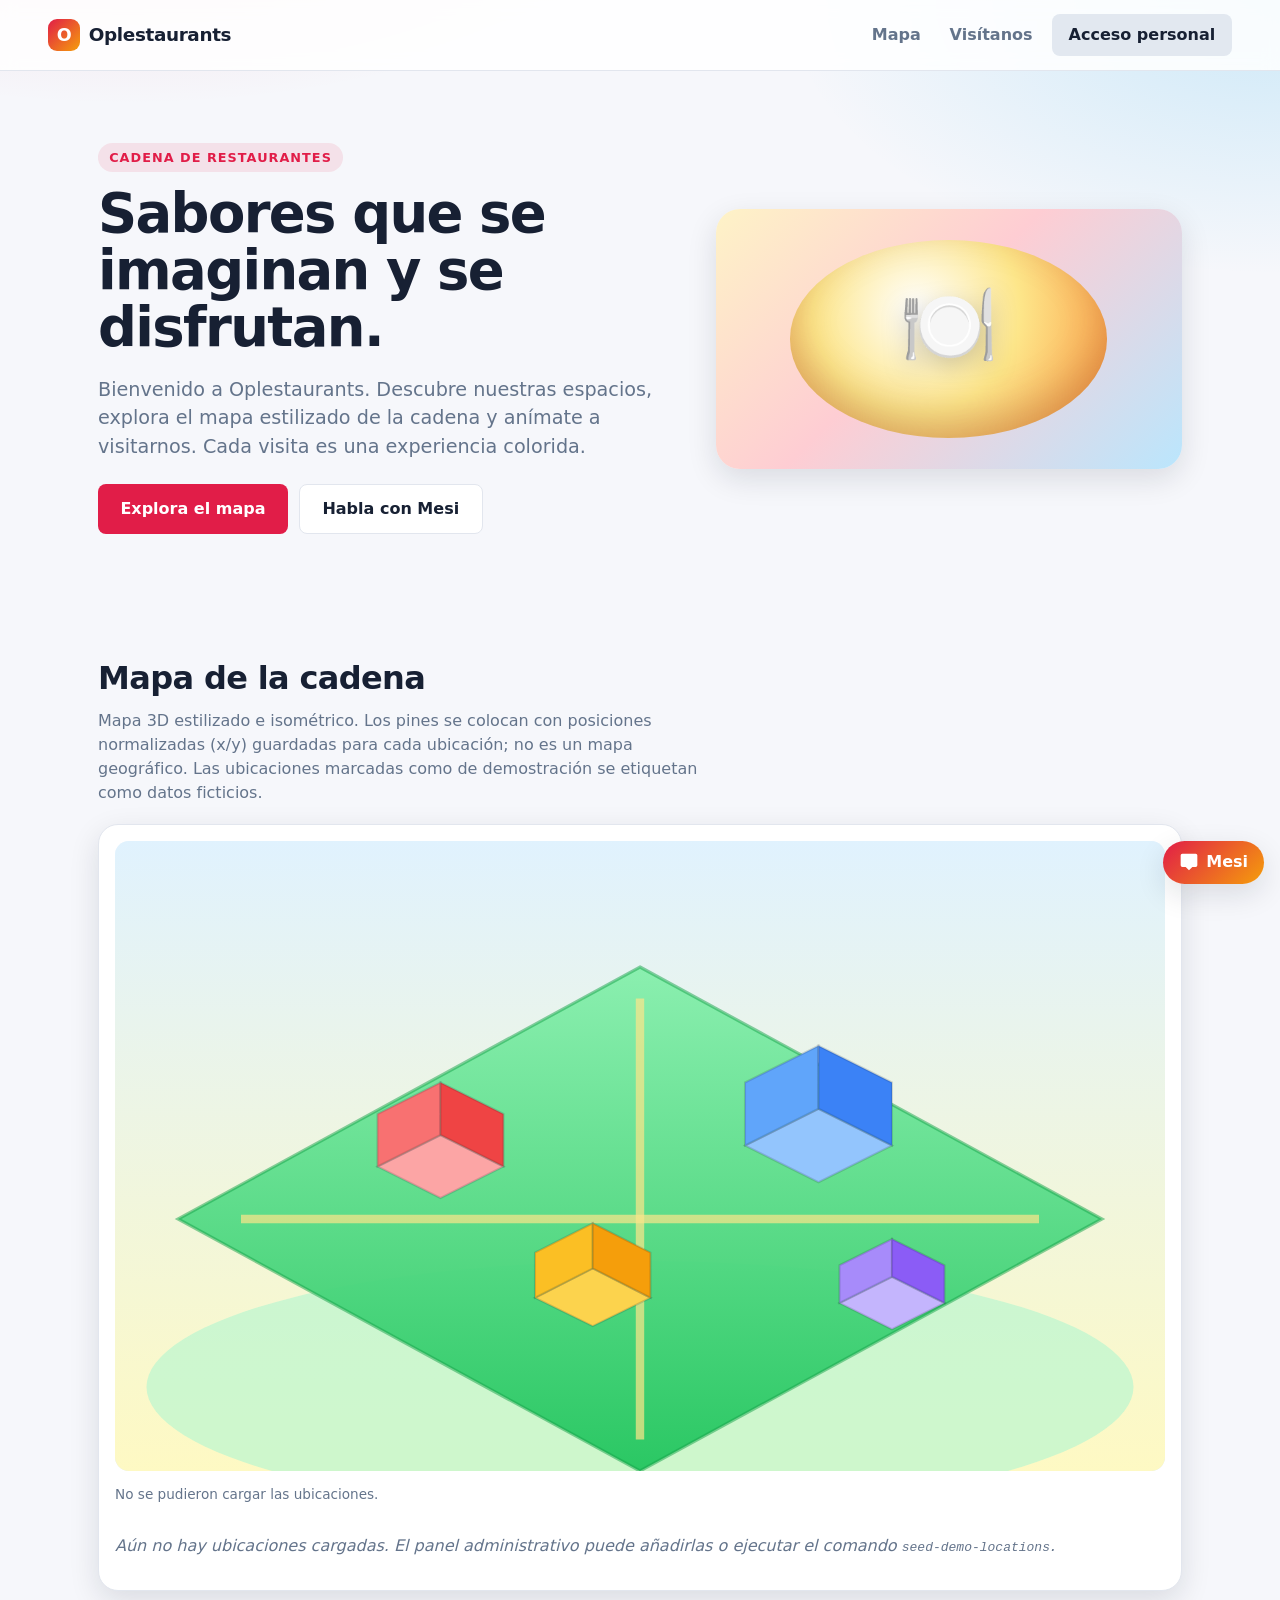
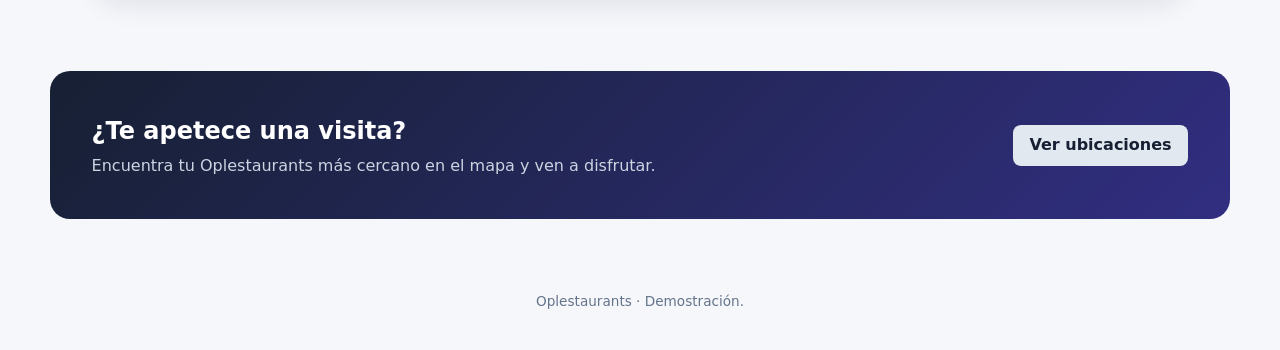
==== static/index.html @ 887c7e87 "Add Oplestaurants MVP and GHCR workflow" ====
<!DOCTYPE html>
<html lang="es">
<head>
  <meta charset="utf-8">
  <meta name="viewport" content="width=device-width, initial-scale=1">
  <title>Oplestaurants · Sabor que se imagina</title>
  <meta name="description" content="Oplestaurants: una cadena de restaurantes colorida y cercana. Mapa interactivo estilizado con las ubicaciones de la cadena; las de demostración se marcan como ficticias.">
  <link rel="stylesheet" href="/static/css/style.css">
  <link rel="stylesheet" href="/static/css/landing.css">
</head>
<body class="landing">
  <a class="visually-hidden" href="#mapa">Saltar al mapa</a>

  <nav class="landing-nav" aria-label="Principal">
    <span class="brand"><span class="brand-mark" aria-hidden="true">O</span> Oplestaurants</span>
    <div class="nav-links">
      <a class="nav-link" href="#mapa">Mapa</a>
      <a class="nav-link" href="#visitanos">Visítanos</a>
      <a class="button secondary" href="/login">Acceso personal</a>
    </div>
  </nav>

  <header class="hero">
    <div>
      <span class="hero-eyebrow">Cadena de restaurantes</span>
      <h1>Sabores que se<br>imaginan y se disfrutan.</h1>
      <p class="lead">
        Bienvenido a Oplestaurants. Descubre nuestras espacios, explora el mapa
        estilizado de la cadena y anímate a visitarnos. Cada visita es una
        experiencia colorida.
      </p>
      <div class="hero-actions">
        <a class="button" href="#mapa">Explora el mapa</a>
        <button type="button" class="button ghost" id="hero-chat-open">Habla con Mesi</button>
      </div>
    </div>
    <div class="hero-art" role="img" aria-label="Ilustración decorativa de un plato servido en Oplestaurants">
      <div class="plate" aria-hidden="true"></div>
      <div class="dish" aria-hidden="true">🍽️</div>
    </div>
  </header>

  <main>
    <section class="section" id="mapa" aria-labelledby="mapa-title">
      <div class="section-head">
        <h2 id="mapa-title">Mapa de la cadena</h2>
        <p>
          Mapa 3D estilizado e isométrico. Los pines se colocan con posiciones
          normalizadas (x/y) guardadas para cada ubicación; no es un mapa
          geográfico. Las ubicaciones marcadas como de demostración se etiquetan
          como datos ficticios.
        </p>
      </div>

      <div class="map-card">
        <div class="map-stage">
          <svg viewBox="0 0 1000 600" role="img" aria-labelledby="map-svg-title map-svg-desc">
            <title id="map-svg-title">Mapa isométrico de Oplestaurants</title>
            <desc id="map-svg-desc">Escena decorativa con edificios y pines que representan las ubicaciones de la cadena.</desc>
            <defs>
              <linearGradient id="sky" x1="0" y1="0" x2="0" y2="1">
                <stop offset="0%" stop-color="#e0f2fe"/>
                <stop offset="100%" stop-color="#fef9c3"/>
              </linearGradient>
              <linearGradient id="grass" x1="0" y1="0" x2="0" y2="1">
                <stop offset="0%" stop-color="#86efac"/>
                <stop offset="100%" stop-color="#22c55e"/>
              </linearGradient>
            </defs>
            <rect width="1000" height="600" fill="url(#sky)"/>
            <ellipse cx="500" cy="520" rx="470" ry="120" fill="#bbf7d0" opacity="0.7"/>
            <polygon points="500,120 940,360 500,600 60,360" fill="url(#grass)" opacity="0.95"/>
            <polygon points="500,120 940,360 500,600 60,360" fill="none" stroke="#16a34a" stroke-width="3" opacity="0.5"/>
            <line x1="120" y1="360" x2="880" y2="360" stroke="#fde68a" stroke-width="8" opacity="0.7"/>
            <line x1="500" y1="150" x2="500" y2="570" stroke="#fde68a" stroke-width="8" opacity="0.7"/>

            <!-- Bloques isométricos decorativos -->
            <g stroke="#0f172a" stroke-width="2" stroke-opacity="0.15">
              <g transform="translate(250,250)">
                <polygon points="0,60 60,30 120,60 60,90" fill="#fca5a5"/>
                <polygon points="0,60 0,10 60,-20 60,30" fill="#f87171"/>
                <polygon points="60,30 60,-20 120,10 120,60" fill="#ef4444"/>
              </g>
              <g transform="translate(600,220)">
                <polygon points="0,70 70,35 140,70 70,105" fill="#93c5fd"/>
                <polygon points="0,70 0,10 70,-25 70,35" fill="#60a5fa"/>
                <polygon points="70,35 70,-25 140,10 140,70" fill="#3b82f6"/>
              </g>
              <g transform="translate(400,380)">
                <polygon points="0,55 55,27 110,55 55,82" fill="#fcd34d"/>
                <polygon points="0,55 0,12 55,-16 55,27" fill="#fbbf24"/>
                <polygon points="55,27 55,-16 110,12 110,55" fill="#f59e0b"/>
              </g>
              <g transform="translate(690,390)">
                <polygon points="0,50 50,25 100,50 50,75" fill="#c4b5fd"/>
                <polygon points="0,50 0,14 50,-11 50,25" fill="#a78bfa"/>
                <polygon points="50,25 50,-11 100,14 100,50" fill="#8b5cf6"/>
              </g>
            </g>

            <g id="map-pins"></g>
          </svg>
        </div>

        <div class="map-legend">
          <span id="map-demo-legend" hidden><span class="badge demo">Datos ficticios de demostración</span></span>
          <span id="map-count" role="status">Cargando ubicaciones…</span>
        </div>

        <ul class="location-list" id="locations-list" aria-label="Listado de ubicaciones"></ul>
        <p class="empty" id="locations-empty" hidden>
          Aún no hay ubicaciones cargadas. El panel administrativo puede añadirlas
          o ejecutar el comando <code>seed-demo-locations</code>.
        </p>

        <p class="demo-note" id="map-demo-note" hidden>
          Las ubicaciones etiquetadas como <strong>datos ficticios de
          demostración</strong> usan nombres y direcciones inventados; no
          corresponden a sucursales reales. Las demás son ubicaciones reales de
          la cadena.
        </p>

        <noscript>
          <p class="demo-note">
            El mapa interactivo necesita JavaScript. Puedes consultar el listado
            de ubicaciones en el panel de administración
            (<a href="/admin">/admin</a>) o mediante el endpoint público
            <code>/api/locations</code>. Las ubicaciones con <code>is_demo: true</code>
            contienen datos ficticios de demostración.
          </p>
        </noscript>
      </div>
    </section>

    <section class="cta-band" id="visitanos" aria-labelledby="cta-title">
      <div>
        <h2 id="cta-title">¿Te apetece una visita?</h2>
        <p>Encuentra tu Oplestaurants más cercano en el mapa y ven a disfrutar.</p>
      </div>
      <a class="button secondary" href="#mapa">Ver ubicaciones</a>
    </section>
  </main>

  <footer class="landing-footer">
    <p>Oplestaurants · Demostración.</p>
  </footer>

  <!-- Widget de chat: Mesi (público) / Nbapeh (con sesión). -->
  <div class="chat-widget">
    <section id="chat-panel" class="chat-panel" role="dialog" aria-modal="false"
             aria-labelledby="chat-title" hidden>
      <header class="chat-header">
        <div class="chat-heading">
          <h2 id="chat-title">Mesi</h2>
          <p class="chat-subtitle" id="chat-subtitle">Asistente de Oplestaurants</p>
        </div>
        <button type="button" id="chat-close" class="chat-close" aria-label="Cerrar asistente">
          <svg viewBox="0 0 24 24" width="16" height="16" aria-hidden="true" focusable="false">
            <path fill="currentColor" d="M18.3 5.71 12 12.01l-6.3-6.3-1.41 1.41 6.3 6.3-6.3 6.3 1.41 1.41 6.3-6.3 6.3 6.3 1.41-1.41-6.3-6.3 6.3-6.3z"/>
          </svg>
        </button>
      </header>
      <div class="chat-messages" id="chat-messages" role="log" aria-live="polite" aria-label="Conversación">
        <p class="chat-placeholder">Escríbeme y te cuento sobre Oplestaurants.</p>
      </div>
      <form class="chat-form" id="chat-form">
        <label class="visually-hidden" for="chat-input">Mensaje para Mesi</label>
        <input type="text" id="chat-input" placeholder="Escribe un mensaje" autocomplete="off" maxlength="1000">
        <button type="submit" id="chat-send">Enviar</button>
      </form>
      <p class="chat-status" id="chat-status" role="status"></p>
    </section>
    <button type="button" id="chat-toggle" class="chat-toggle" aria-expanded="false"
            aria-controls="chat-panel" aria-label="Abrir asistente">
      <svg class="chat-toggle-icon" viewBox="0 0 24 24" width="20" height="20" aria-hidden="true" focusable="false">
        <path fill="currentColor" d="M20 2H4a2 2 0 0 0-2 2v12a2 2 0 0 0 2 2h4l4 4 4-4h4a2 2 0 0 0 2-2V4a2 2 0 0 0-2-2z"/>
      </svg>
      <span class="chat-toggle-label" id="chat-toggle-label">Mesi</span>
    </button>
  </div>

  <div id="toast" class="toast" role="status" aria-live="polite" hidden></div>

  <script src="/static/js/chat.js"></script>
  <script src="/static/js/landing.js"></script>
</body>
</html>
---- static/css/style.css ----
/* Oplestaurants - estilos compartidos (base, chat y utilidades). */

:root {
  --bg: #f6f7fb;
  --panel: #ffffff;
  --ink: #172033;
  --muted: #64748b;
  --line: #e2e6ee;
  --accent: #e11d48;
  --accent-2: #f59e0b;
  --accent-3: #0ea5e9;
  --accent-4: #22c55e;
  --accent-ink: #ffffff;
  --ok: #15803d;
  --danger: #b91c1c;
  --shadow: 0 10px 30px rgba(15, 23, 42, 0.12);
  --radius: 12px;
}

* { box-sizing: border-box; }

html { scroll-behavior: smooth; }

body {
  margin: 0;
  font-family: system-ui, -apple-system, "Segoe UI", Roboto, sans-serif;
  background: var(--bg);
  color: var(--ink);
  line-height: 1.5;
}

a { color: inherit; }

img, svg { max-width: 100%; }

.visually-hidden {
  position: absolute;
  width: 1px;
  height: 1px;
  padding: 0;
  margin: -1px;
  overflow: hidden;
  clip: rect(0 0 0 0);
  white-space: nowrap;
  border: 0;
}

.button,
button {
  font: inherit;
  display: inline-flex;
  align-items: center;
  justify-content: center;
  gap: 0.4rem;
  padding: 0.55rem 1.05rem;
  border: none;
  border-radius: 8px;
  background: var(--accent);
  color: var(--accent-ink);
  font-weight: 600;
  cursor: pointer;
  text-decoration: none;
}

button:hover,
.button:hover { filter: brightness(1.07); }

button.secondary,
.button.secondary { background: #e2e8f0; color: var(--ink); }
button.danger,
.button.danger { background: var(--danger); }

button:focus-visible,
.button:focus-visible,
input:focus-visible,
select:focus-visible,
a:focus-visible {
  outline: 2px solid var(--accent-3);
  outline-offset: 2px;
}

input, select {
  font: inherit;
  flex: 1 1 130px;
  min-width: 0;
  padding: 0.5rem 0.6rem;
  border: 1px solid var(--line);
  border-radius: 8px;
  background: #fff;
  color: var(--ink);
}

.badge {
  display: inline-block;
  font-size: 0.75rem;
  padding: 0.15rem 0.55rem;
  border-radius: 999px;
  background: #fef3c7;
  color: #92400e;
  white-space: nowrap;
}

.badge.completed { background: #dcfce7; color: var(--ok); }
.badge.demo { background: #ede9fe; color: #6d28d9; }

.empty { color: var(--muted); font-style: italic; }

.toast {
  position: fixed;
  bottom: 1rem;
  left: 1rem;
  background: var(--ink);
  color: #fff;
  padding: 0.6rem 0.9rem;
  border-radius: 8px;
  max-width: 320px;
  font-size: 0.88rem;
  z-index: 1200;
}
.toast.error { background: var(--danger); }

/* ---- Widget de chat (Mesi / Nbapeh) ----------------------------------- */

.chat-toggle {
  position: fixed;
  right: 1rem;
  bottom: 1rem;
  z-index: 1000;
  display: inline-flex;
  align-items: center;
  gap: 0.45rem;
  padding: 0.6rem 1rem;
  border: none;
  border-radius: 999px;
  background: linear-gradient(135deg, var(--accent), var(--accent-2));
  color: var(--accent-ink);
  font: inherit;
  font-weight: 700;
  cursor: pointer;
  box-shadow: var(--shadow);
}

.chat-toggle:hover { filter: brightness(1.07); }
.chat-toggle:focus-visible { outline: 2px solid var(--ink); outline-offset: 2px; }
.chat-toggle-icon { display: block; }

.chat-panel {
  position: fixed;
  right: 1rem;
  bottom: 5.25rem;
  z-index: 1001;
  display: flex;
  flex-direction: column;
  width: min(370px, calc(100vw - 2rem));
  max-height: min(72vh, 540px);
  background: var(--panel);
  border: 1px solid var(--line);
  border-radius: 14px;
  box-shadow: var(--shadow);
  overflow: hidden;
}

.chat-panel[hidden] { display: none; }

.chat-header {
  display: flex;
  align-items: flex-start;
  justify-content: space-between;
  gap: 0.5rem;
  padding: 0.75rem 0.9rem;
  background: linear-gradient(135deg, #172033, #312e81);
  color: #fff;
}

.chat-heading h2 { margin: 0; font-size: 0.98rem; }
.chat-subtitle { margin: 0.15rem 0 0; font-size: 0.78rem; color: #cbd5e1; }

.chat-close {
  flex: 0 0 auto;
  display: inline-flex;
  align-items: center;
  justify-content: center;
  padding: 0.25rem;
  background: transparent;
  color: #fff;
  border: none;
  border-radius: 6px;
  cursor: pointer;
}
.chat-close:hover { background: rgba(255, 255, 255, 0.15); }
.chat-close:focus-visible { outline: 2px solid #fff; outline-offset: 2px; }

.chat-messages {
  flex: 1 1 auto;
  overflow-y: auto;
  padding: 0.9rem;
  min-height: 140px;
  display: flex;
  flex-direction: column;
  gap: 0.5rem;
}

.chat-placeholder { margin: 0; color: var(--muted); font-style: italic; font-size: 0.9rem; }

.chat-message {
  max-width: 85%;
  padding: 0.5rem 0.7rem;
  border-radius: 12px;
  font-size: 0.9rem;
  word-break: break-word;
  white-space: pre-wrap;
}
.chat-message.user {
  align-self: flex-end;
  background: var(--accent-3);
  color: #fff;
  border-bottom-right-radius: 3px;
}
.chat-message.assistant {
  align-self: flex-start;
  background: #f1f5f9;
  color: var(--ink);
  border-bottom-left-radius: 3px;
}

.chat-form {
  display: flex;
  gap: 0.5rem;
  padding: 0.7rem 0.9rem 0.4rem;
  border-top: 1px solid var(--line);
}
.chat-form input { flex: 1 1 auto; min-width: 0; }
.chat-form button { flex: 0 0 auto; }

.chat-form input:disabled,
.chat-form button:disabled { opacity: 0.6; cursor: not-allowed; }
.chat-form button:disabled:hover { filter: none; }

.chat-status {
  margin: 0;
  padding: 0.35rem 0.9rem 0.8rem;
  font-size: 0.78rem;
  color: var(--muted);
}

@media (max-width: 560px) {
  .chat-panel {
    right: 0.75rem;
    left: 0.75rem;
    width: auto;
    max-height: 78vh;
  }
  .chat-toggle { right: 0.75rem; }
}
---- static/css/landing.css ----
/* Oplestaurants - landing pública. */

body.landing {
  background:
    radial-gradient(1000px 500px at 10% -10%, rgba(225, 29, 72, 0.18), transparent 60%),
    radial-gradient(900px 500px at 100% 0%, rgba(14, 165, 233, 0.18), transparent 55%),
    var(--bg);
}

.landing-nav {
  position: sticky;
  top: 0;
  z-index: 50;
  display: flex;
  align-items: center;
  justify-content: space-between;
  gap: 1rem;
  padding: 0.9rem clamp(1rem, 4vw, 3rem);
  background: rgba(255, 255, 255, 0.86);
  backdrop-filter: blur(8px);
  border-bottom: 1px solid var(--line);
}

.brand {
  display: inline-flex;
  align-items: center;
  gap: 0.55rem;
  font-weight: 800;
  font-size: 1.15rem;
  letter-spacing: -0.02em;
}

.brand-mark {
  width: 2rem;
  height: 2rem;
  border-radius: 9px;
  background: linear-gradient(135deg, var(--accent), var(--accent-2));
  display: inline-flex;
  align-items: center;
  justify-content: center;
  color: #fff;
  font-size: 1.1rem;
}

.landing-nav .nav-links { display: flex; align-items: center; gap: 0.6rem; }
.landing-nav a.nav-link {
  text-decoration: none;
  color: var(--muted);
  font-weight: 600;
  padding: 0.4rem 0.6rem;
  border-radius: 8px;
}
.landing-nav a.nav-link:hover { color: var(--ink); background: #eef2f7; }

.hero {
  display: grid;
  grid-template-columns: 1.1fr 0.9fr;
  gap: clamp(1rem, 4vw, 3rem);
  align-items: center;
  padding: clamp(2rem, 6vw, 4.5rem) clamp(1rem, 4vw, 3rem);
  max-width: 1180px;
  margin: 0 auto;
}

.hero-eyebrow {
  display: inline-block;
  font-weight: 700;
  font-size: 0.8rem;
  letter-spacing: 0.08em;
  text-transform: uppercase;
  color: var(--accent);
  background: rgba(225, 29, 72, 0.1);
  padding: 0.3rem 0.7rem;
  border-radius: 999px;
}

.hero h1 {
  font-size: clamp(2rem, 5vw, 3.4rem);
  line-height: 1.05;
  margin: 0.8rem 0 0.8rem;
  letter-spacing: -0.03em;
}

.hero p.lead {
  font-size: clamp(1rem, 2.2vw, 1.2rem);
  color: var(--muted);
  max-width: 46ch;
}

.hero-actions { display: flex; flex-wrap: wrap; gap: 0.7rem; margin-top: 1.4rem; }
.hero-actions .button { padding: 0.75rem 1.4rem; font-size: 1rem; }
.button.ghost { background: #fff; color: var(--ink); border: 1px solid var(--line); }

.hero-art {
  position: relative;
  min-height: 260px;
  border-radius: 24px;
  background: linear-gradient(135deg, #fef3c7, #fecdd3 45%, #bae6fd);
  box-shadow: var(--shadow);
  overflow: hidden;
}

.hero-art .plate {
  position: absolute;
  inset: 12% 16%;
  border-radius: 50%;
  background: radial-gradient(circle at 40% 35%, #fff, #fde68a 45%, #fb923c);
  box-shadow: inset 0 -18px 40px rgba(124, 45, 18, 0.25);
}
.hero-art .dish {
  position: absolute;
  top: 45%;
  left: 50%;
  transform: translate(-50%, -50%);
  font-size: clamp(3rem, 8vw, 5rem);
  filter: drop-shadow(0 8px 12px rgba(0, 0, 0, 0.18));
}

.section {
  padding: clamp(1.6rem, 4vw, 3rem) clamp(1rem, 4vw, 3rem);
  max-width: 1180px;
  margin: 0 auto;
}

.section-head { max-width: 60ch; margin-bottom: 1.2rem; }
.section-head h2 { font-size: clamp(1.4rem, 3vw, 2rem); margin: 0 0 0.4rem; letter-spacing: -0.02em; }
.section-head p { color: var(--muted); margin: 0; }

.map-card {
  background: var(--panel);
  border: 1px solid var(--line);
  border-radius: 20px;
  box-shadow: var(--shadow);
  padding: 1rem;
}

.map-stage {
  position: relative;
  border-radius: 14px;
  overflow: hidden;
  background: linear-gradient(180deg, #eff6ff, #dbeafe);
}

.map-stage svg { display: block; width: 100%; height: auto; }

.map-pin circle.dot { transition: transform 0.2s ease; transform-origin: center; }
.map-pin:focus circle.dot,
.map-pin:hover circle.dot { transform: scale(1.18); }

.map-legend {
  display: flex;
  flex-wrap: wrap;
  gap: 0.6rem 1.2rem;
  margin-top: 0.8rem;
  font-size: 0.85rem;
  color: var(--muted);
}

.location-list {
  list-style: none;
  margin: 0.9rem 0 0;
  padding: 0;
  display: grid;
  grid-template-columns: repeat(auto-fit, minmax(230px, 1fr));
  gap: 0.7rem;
}

.location-item {
  border: 1px solid var(--line);
  border-radius: 12px;
  padding: 0.8rem 0.9rem;
  background: #fff;
}
.location-item h3 { margin: 0 0 0.25rem; font-size: 1rem; }
.location-item .address { color: var(--muted); font-size: 0.88rem; }
.location-item .badge { margin-top: 0.5rem; }

.demo-note {
  margin-top: 0.9rem;
  font-size: 0.85rem;
  color: #6d28d9;
  background: #f5f3ff;
  border: 1px dashed #c4b5fd;
  border-radius: 10px;
  padding: 0.7rem 0.9rem;
}

.cta-band {
  background: linear-gradient(135deg, #172033, #312e81);
  color: #fff;
  border-radius: 20px;
  padding: clamp(1.4rem, 4vw, 2.6rem);
  display: flex;
  flex-wrap: wrap;
  gap: 1rem;
  align-items: center;
  justify-content: space-between;
  margin: clamp(1rem, 4vw, 2rem) auto;
  max-width: 1180px;
}
.cta-band h2 { margin: 0 0 0.3rem; }
.cta-band p { margin: 0; color: #cbd5e1; }

.landing-footer {
  padding: 1.6rem clamp(1rem, 4vw, 3rem);
  color: var(--muted);
  font-size: 0.85rem;
  text-align: center;
}

@media (max-width: 820px) {
  .hero { grid-template-columns: 1fr; }
  .hero-art { order: -1; min-height: 200px; }
}
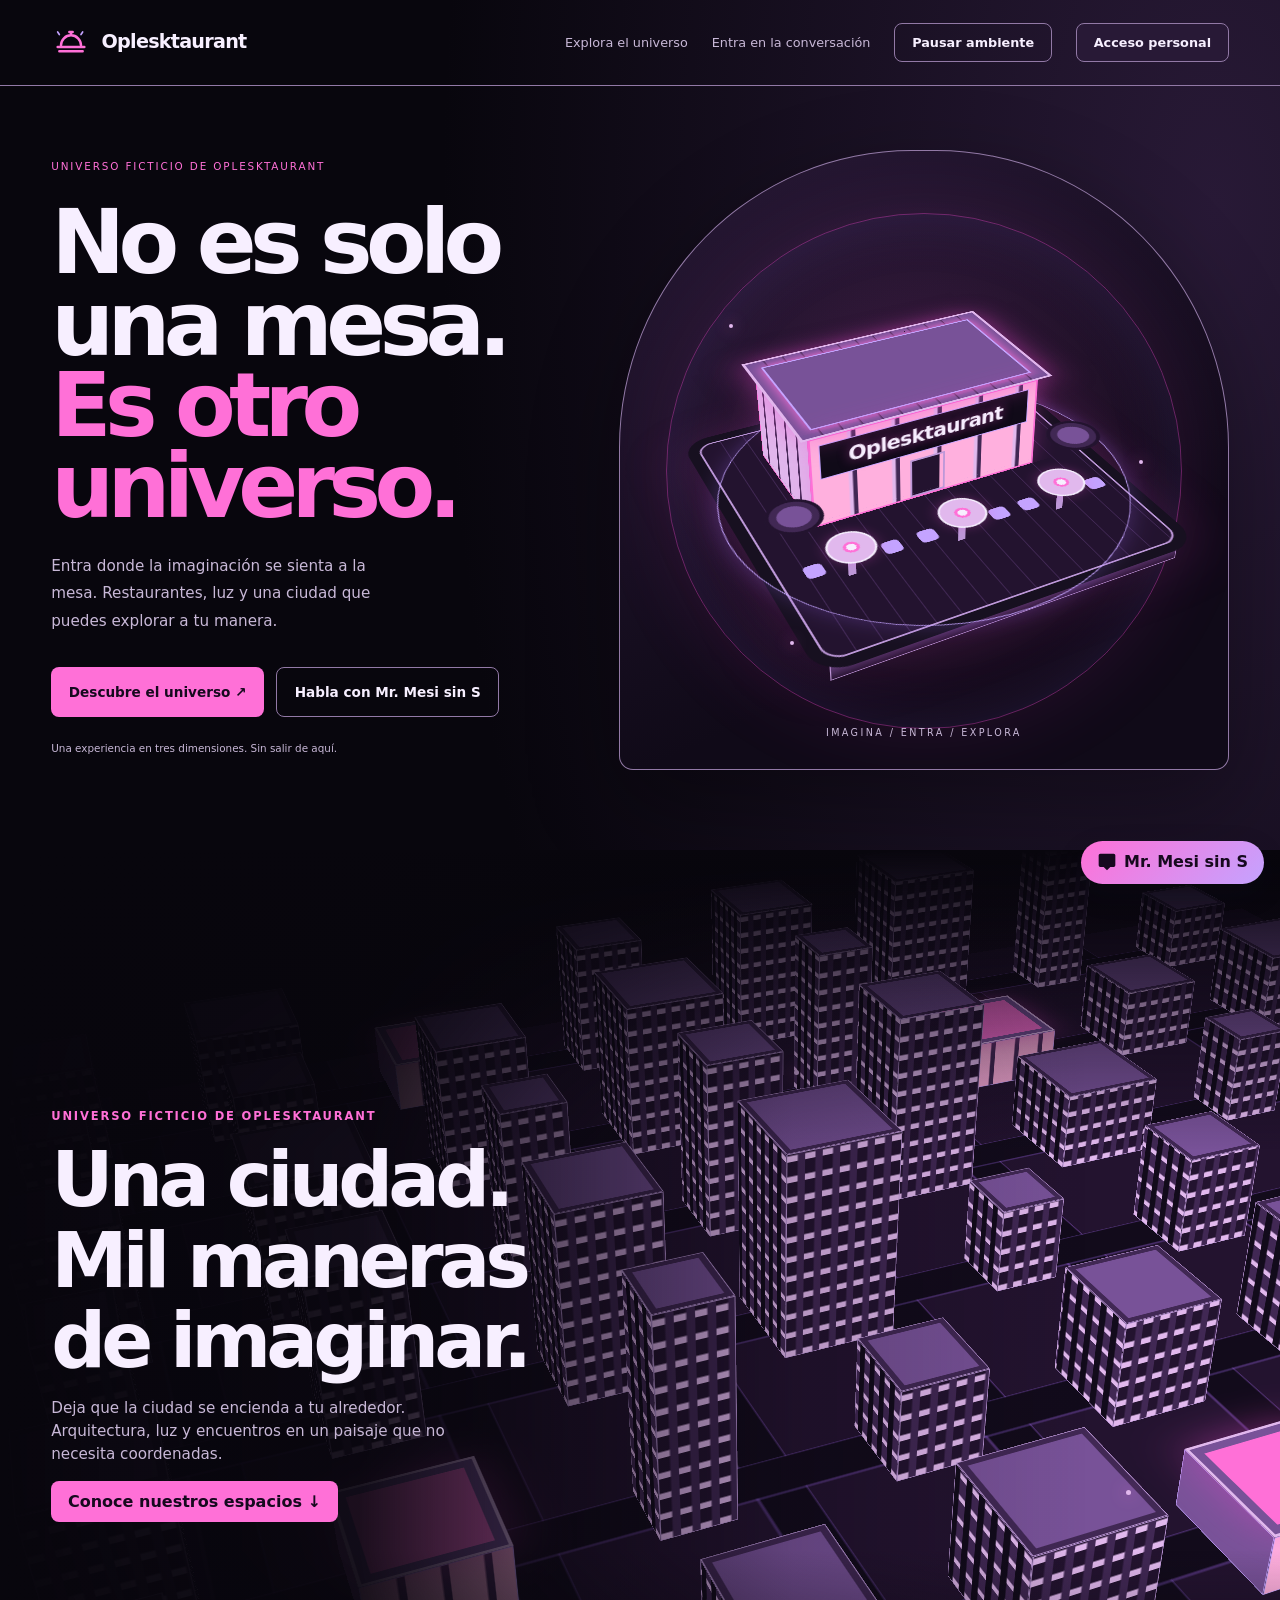
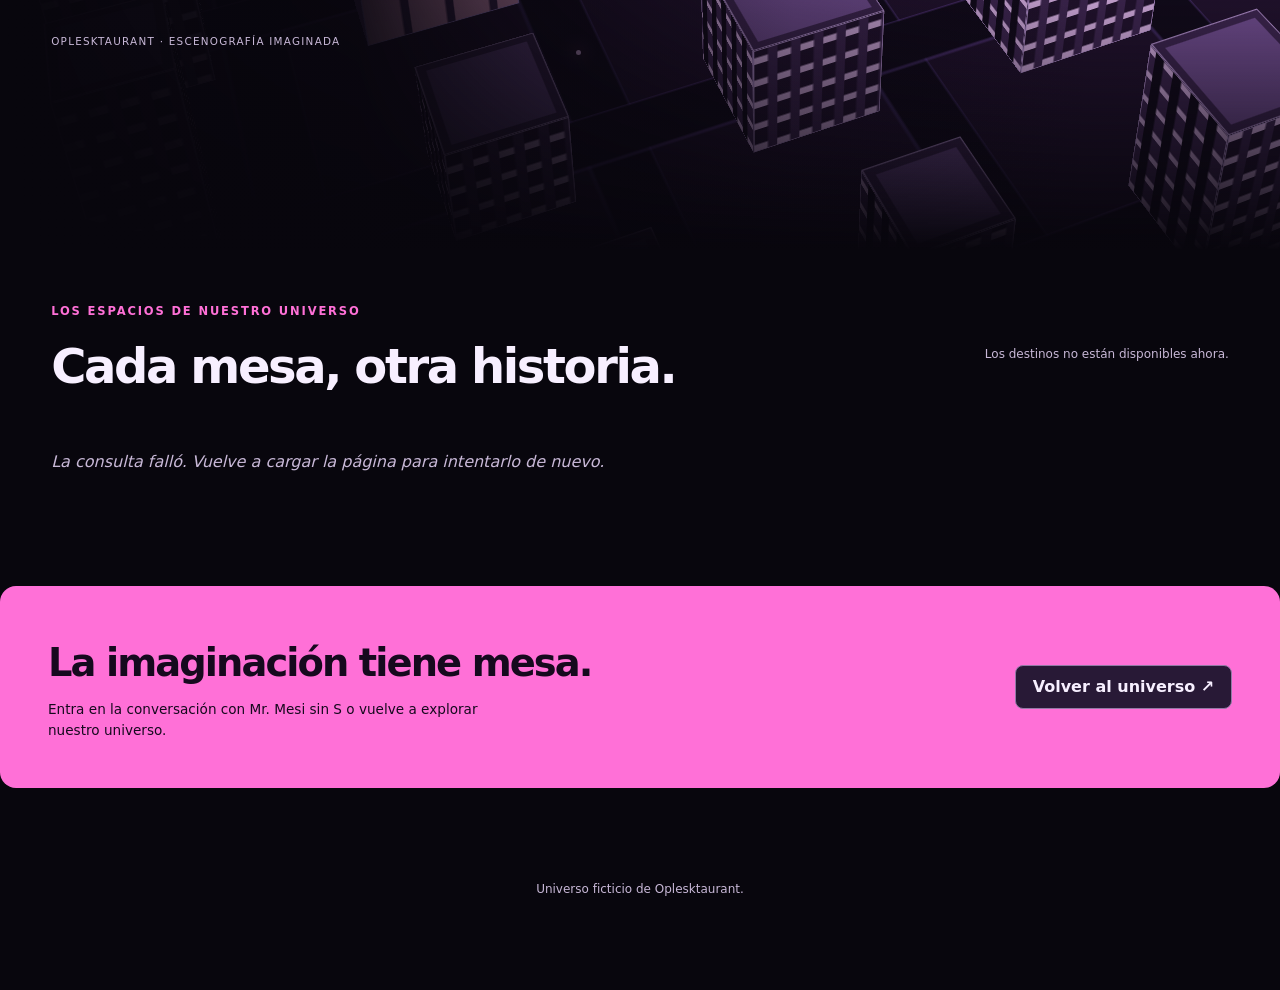
==== commit ff4d49e9: "Redesign Oplesktaurant experience and contextual chat" ====
--- a/static/index.html
+++ b/static/index.html
@@ -3,156 +3,117 @@
 <head>
   <meta charset="utf-8">
   <meta name="viewport" content="width=device-width, initial-scale=1">
-  <title>Oplestaurants · Sabor que se imagina</title>
-  <meta name="description" content="Oplestaurants: una cadena de restaurantes colorida y cercana. Mapa interactivo estilizado con las ubicaciones de la cadena; las de demostración se marcan como ficticias.">
+   <title>Oplesktaurant · Espacios para compartir</title>
+   <meta name="description" content="Entra en el universo ficticio de Oplesktaurant. Una experiencia de restaurantes, luz y ciudad en tres dimensiones.">
   <link rel="stylesheet" href="/static/css/style.css">
   <link rel="stylesheet" href="/static/css/landing.css">
+  <link rel="stylesheet" href="/static/css/city.css">
 </head>
 <body class="landing">
-  <a class="visually-hidden" href="#mapa">Saltar al mapa</a>
+  <a class="visually-hidden skip-link" href="#mapa">Saltar a las sucursales</a>
 
   <nav class="landing-nav" aria-label="Principal">
-    <span class="brand"><span class="brand-mark" aria-hidden="true">O</span> Oplestaurants</span>
+    <span class="brand"><img class="brand-mark" src="/static/img/emblem.svg" alt="" aria-hidden="true"> Oplesktaurant</span>
     <div class="nav-links">
-      <a class="nav-link" href="#mapa">Mapa</a>
-      <a class="nav-link" href="#visitanos">Visítanos</a>
+      <a class="nav-link" href="#mapa">Explora el universo</a>
+      <a class="nav-link" href="#visitanos">Entra en la conversación</a>
+      <button class="button ghost" type="button" id="ambient-toggle" aria-pressed="false" hidden>Pausar ambiente</button>
       <a class="button secondary" href="/login">Acceso personal</a>
     </div>
   </nav>
 
   <header class="hero">
-    <div>
-      <span class="hero-eyebrow">Cadena de restaurantes</span>
-      <h1>Sabores que se<br>imaginan y se disfrutan.</h1>
+    <div class="hero-copy reveal">
+      <span class="hero-eyebrow">Universo ficticio de Oplesktaurant</span>
+      <h1>No es solo<br>una mesa.<br><em>Es otro<br>universo.</em></h1>
       <p class="lead">
-        Bienvenido a Oplestaurants. Descubre nuestras espacios, explora el mapa
-        estilizado de la cadena y anímate a visitarnos. Cada visita es una
-        experiencia colorida.
+        Entra donde la imaginación se sienta a la mesa.
+        Restaurantes, luz y una ciudad que puedes explorar a tu manera.
       </p>
       <div class="hero-actions">
-        <a class="button" href="#mapa">Explora el mapa</a>
-        <button type="button" class="button ghost" id="hero-chat-open">Habla con Mesi</button>
+        <a class="button" href="#mapa">Descubre el universo ↗</a>
+        <button type="button" class="button ghost" id="hero-chat-open">Habla con Mr. Mesi sin S</button>
       </div>
+      <p class="hero-footnote">Una experiencia en tres dimensiones. Sin salir de aquí.</p>
     </div>
-    <div class="hero-art" role="img" aria-label="Ilustración decorativa de un plato servido en Oplestaurants">
-      <div class="plate" aria-hidden="true"></div>
-      <div class="dish" aria-hidden="true">🍽️</div>
+    <div class="hero-art" data-ambient aria-hidden="true" inert>
+      <div class="hero-halo"></div>
+      <div class="diorama">
+        <div class="diorama-platform"><span class="platform-edge"></span></div>
+        <div class="diorama-orbit"></div>
+        <div class="pavilion">
+          <div class="pavilion-floor"></div><div class="pavilion-back"></div><div class="pavilion-side"></div>
+          <div class="pavilion-front"><span class="pavilion-sign">Oplesktaurant</span><span class="pavilion-door"></span></div>
+          <div class="pavilion-roof"><span class="roof-light"></span></div>
+        </div>
+        <div class="terrace-table table-one"><span class="table-top"></span><span class="table-leg"></span><span class="table-seat"></span></div>
+        <div class="terrace-table table-two"><span class="table-top"></span><span class="table-leg"></span><span class="table-seat"></span></div>
+        <div class="terrace-table table-three"><span class="table-top"></span><span class="table-leg"></span><span class="table-seat"></span></div>
+        <span class="diorama-tree tree-one"></span><span class="diorama-tree tree-two"></span>
+      </div>
+      <span class="art-caption">IMAGINA / ENTRA / EXPLORA</span>
+      <span class="light-mote mote-one"></span><span class="light-mote mote-two"></span><span class="light-mote mote-three"></span>
     </div>
   </header>
 
   <main>
-    <section class="section" id="mapa" aria-labelledby="mapa-title">
+    <section class="urban-universe" id="mapa" aria-labelledby="mapa-title">
+      <div class="urban-background" data-ambient aria-hidden="true" inert>
+        <div class="urban-haze"></div>
+        <div class="urban-camera"><div class="urban-ground" id="urban-buildings">
+          <div class="cuboid urban-block fallback-tower"><span class="face roof"></span><span class="face front"></span><span class="face back"></span><span class="face left"></span><span class="face right"></span></div>
+          <div class="cuboid urban-block urban-pavilion fallback-pavilion"><span class="face roof"></span><span class="face front"></span><span class="face back"></span><span class="face left"></span><span class="face right"></span></div>
+          <div class="cuboid urban-block fallback-tower-two"><span class="face roof"></span><span class="face front"></span><span class="face back"></span><span class="face left"></span><span class="face right"></span></div>
+        </div></div>
+        <span class="urban-particle particle-one"></span><span class="urban-particle particle-two"></span><span class="urban-particle particle-three"></span>
+      </div>
+      <div class="universe-foreground">
       <div class="section-head">
-        <h2 id="mapa-title">Mapa de la cadena</h2>
+        <span class="eyebrow">Universo ficticio de Oplesktaurant</span><h2 id="mapa-title">Una ciudad.<br>Mil maneras<br>de imaginar.</h2>
         <p>
-          Mapa 3D estilizado e isométrico. Los pines se colocan con posiciones
-          normalizadas (x/y) guardadas para cada ubicación; no es un mapa
-          geográfico. Las ubicaciones marcadas como de demostración se etiquetan
-          como datos ficticios.
+          Deja que la ciudad se encienda a tu alrededor.
+          Arquitectura, luz y encuentros en un paisaje que no necesita coordenadas.
         </p>
+        <a class="button" href="#catalogo">Conoce nuestros espacios ↓</a>
       </div>
-
-      <div class="map-card">
-        <div class="map-stage">
-          <svg viewBox="0 0 1000 600" role="img" aria-labelledby="map-svg-title map-svg-desc">
-            <title id="map-svg-title">Mapa isométrico de Oplestaurants</title>
-            <desc id="map-svg-desc">Escena decorativa con edificios y pines que representan las ubicaciones de la cadena.</desc>
-            <defs>
-              <linearGradient id="sky" x1="0" y1="0" x2="0" y2="1">
-                <stop offset="0%" stop-color="#e0f2fe"/>
-                <stop offset="100%" stop-color="#fef9c3"/>
-              </linearGradient>
-              <linearGradient id="grass" x1="0" y1="0" x2="0" y2="1">
-                <stop offset="0%" stop-color="#86efac"/>
-                <stop offset="100%" stop-color="#22c55e"/>
-              </linearGradient>
-            </defs>
-            <rect width="1000" height="600" fill="url(#sky)"/>
-            <ellipse cx="500" cy="520" rx="470" ry="120" fill="#bbf7d0" opacity="0.7"/>
-            <polygon points="500,120 940,360 500,600 60,360" fill="url(#grass)" opacity="0.95"/>
-            <polygon points="500,120 940,360 500,600 60,360" fill="none" stroke="#16a34a" stroke-width="3" opacity="0.5"/>
-            <line x1="120" y1="360" x2="880" y2="360" stroke="#fde68a" stroke-width="8" opacity="0.7"/>
-            <line x1="500" y1="150" x2="500" y2="570" stroke="#fde68a" stroke-width="8" opacity="0.7"/>
-
-            <!-- Bloques isométricos decorativos -->
-            <g stroke="#0f172a" stroke-width="2" stroke-opacity="0.15">
-              <g transform="translate(250,250)">
-                <polygon points="0,60 60,30 120,60 60,90" fill="#fca5a5"/>
-                <polygon points="0,60 0,10 60,-20 60,30" fill="#f87171"/>
-                <polygon points="60,30 60,-20 120,10 120,60" fill="#ef4444"/>
-              </g>
-              <g transform="translate(600,220)">
-                <polygon points="0,70 70,35 140,70 70,105" fill="#93c5fd"/>
-                <polygon points="0,70 0,10 70,-25 70,35" fill="#60a5fa"/>
-                <polygon points="70,35 70,-25 140,10 140,70" fill="#3b82f6"/>
-              </g>
-              <g transform="translate(400,380)">
-                <polygon points="0,55 55,27 110,55 55,82" fill="#fcd34d"/>
-                <polygon points="0,55 0,12 55,-16 55,27" fill="#fbbf24"/>
-                <polygon points="55,27 55,-16 110,12 110,55" fill="#f59e0b"/>
-              </g>
-              <g transform="translate(690,390)">
-                <polygon points="0,50 50,25 100,50 50,75" fill="#c4b5fd"/>
-                <polygon points="0,50 0,14 50,-11 50,25" fill="#a78bfa"/>
-                <polygon points="50,25 50,-11 100,14 100,50" fill="#8b5cf6"/>
-              </g>
-            </g>
-
-            <g id="map-pins"></g>
-          </svg>
-        </div>
-
-        <div class="map-legend">
-          <span id="map-demo-legend" hidden><span class="badge demo">Datos ficticios de demostración</span></span>
-          <span id="map-count" role="status">Cargando ubicaciones…</span>
-        </div>
-
-        <ul class="location-list" id="locations-list" aria-label="Listado de ubicaciones"></ul>
+       <p class="universe-caption">Oplesktaurant · Escenografía imaginada</p>
+      </div>
+    </section>
+    <section class="section catalog-section" id="catalogo" aria-labelledby="catalog-title">
+      <div class="catalog-heading"><div><span class="eyebrow">Los espacios de nuestro universo</span><h2 id="catalog-title">Cada mesa, otra historia.</h2></div><span id="catalog-count" role="status">Preparando catálogo…</span></div>
+        <ul class="location-list" id="locations-list" aria-label="Espacios ficticios de Oplesktaurant"></ul>
         <p class="empty" id="locations-empty" hidden>
-          Aún no hay ubicaciones cargadas. El panel administrativo puede añadirlas
-          o ejecutar el comando <code>seed-demo-locations</code>.
-        </p>
-
-        <p class="demo-note" id="map-demo-note" hidden>
-          Las ubicaciones etiquetadas como <strong>datos ficticios de
-          demostración</strong> usan nombres y direcciones inventados; no
-          corresponden a sucursales reales. Las demás son ubicaciones reales de
-          la cadena.
+          Todavía no hay destinos en el catálogo. Mientras tanto, disfruta de la ciudad imaginada: sus edificios son escenografía.
         </p>
 
         <noscript>
           <p class="demo-note">
-            El mapa interactivo necesita JavaScript. Puedes consultar el listado
-            de ubicaciones en el panel de administración
-            (<a href="/admin">/admin</a>) o mediante el endpoint público
-            <code>/api/locations</code>. Las ubicaciones con <code>is_demo: true</code>
-            contienen datos ficticios de demostración.
+            Puedes disfrutar del diorama y del paisaje sin JavaScript. Actívalo para cargar el catálogo de espacios ficticios. El ambiente permanece en reposo hasta que la página esté preparada.
           </p>
         </noscript>
-      </div>
     </section>
 
     <section class="cta-band" id="visitanos" aria-labelledby="cta-title">
       <div>
-        <h2 id="cta-title">¿Te apetece una visita?</h2>
-        <p>Encuentra tu Oplestaurants más cercano en el mapa y ven a disfrutar.</p>
+        <h2 id="cta-title">La imaginación tiene mesa.</h2>
+        <p>Entra en la conversación con Mr. Mesi sin S o vuelve a explorar nuestro universo.</p>
       </div>
-      <a class="button secondary" href="#mapa">Ver ubicaciones</a>
+      <a class="button secondary" href="#mapa">Volver al universo ↗</a>
     </section>
   </main>
 
   <footer class="landing-footer">
-    <p>Oplestaurants · Demostración.</p>
+    <p>Universo ficticio de Oplesktaurant.</p>
   </footer>
 
-  <!-- Widget de chat: Mesi (público) / Nbapeh (con sesión). -->
-  <div class="chat-widget">
+  <!-- Widget de chat: Mr. Mesi sin S (público) / Nbapeh (con sesión). -->
+  <div class="chat-widget" data-chat-context="public">
     <section id="chat-panel" class="chat-panel" role="dialog" aria-modal="false"
              aria-labelledby="chat-title" hidden>
       <header class="chat-header">
         <div class="chat-heading">
-          <h2 id="chat-title">Mesi</h2>
-          <p class="chat-subtitle" id="chat-subtitle">Asistente de Oplestaurants</p>
+          <h2 id="chat-title">Mr. Mesi sin S</h2>
+          <p class="chat-subtitle" id="chat-subtitle">Asistente de Oplesktaurant</p>
         </div>
         <button type="button" id="chat-close" class="chat-close" aria-label="Cerrar asistente">
           <svg viewBox="0 0 24 24" width="16" height="16" aria-hidden="true" focusable="false">
@@ -161,10 +122,10 @@
         </button>
       </header>
       <div class="chat-messages" id="chat-messages" role="log" aria-live="polite" aria-label="Conversación">
-        <p class="chat-placeholder">Escríbeme y te cuento sobre Oplestaurants.</p>
+        <p class="chat-placeholder">Escríbeme y te cuento sobre Oplesktaurant.</p>
       </div>
       <form class="chat-form" id="chat-form">
-        <label class="visually-hidden" for="chat-input">Mensaje para Mesi</label>
+        <label class="visually-hidden" for="chat-input">Mensaje para Mr. Mesi sin S</label>
         <input type="text" id="chat-input" placeholder="Escribe un mensaje" autocomplete="off" maxlength="1000">
         <button type="submit" id="chat-send">Enviar</button>
       </form>
@@ -175,7 +136,7 @@
       <svg class="chat-toggle-icon" viewBox="0 0 24 24" width="20" height="20" aria-hidden="true" focusable="false">
         <path fill="currentColor" d="M20 2H4a2 2 0 0 0-2 2v12a2 2 0 0 0 2 2h4l4 4 4-4h4a2 2 0 0 0 2-2V4a2 2 0 0 0-2-2z"/>
       </svg>
-      <span class="chat-toggle-label" id="chat-toggle-label">Mesi</span>
+      <span class="chat-toggle-label" id="chat-toggle-label">Mr. Mesi sin S</span>
     </button>
   </div>
 
--- a/static/css/style.css
+++ b/static/css/style.css
@@ -1,18 +1,33 @@
-/* Oplestaurants - estilos compartidos (base, chat y utilidades). */
+/* Oplesktaurant - estilos compartidos (base, chat y utilidades). */
 
 :root {
-  --bg: #f6f7fb;
-  --panel: #ffffff;
-  --ink: #172033;
-  --muted: #64748b;
-  --line: #e2e6ee;
-  --accent: #e11d48;
-  --accent-2: #f59e0b;
-  --accent-3: #0ea5e9;
-  --accent-4: #22c55e;
-  --accent-ink: #ffffff;
-  --ok: #15803d;
-  --danger: #b91c1c;
+  --bg: #08060d;
+  --panel: #100a18;
+  --ink: #f7efff;
+  --muted: #c8b8d7;
+  --line: #9279a6;
+  --accent: #ff70d7;
+  --accent-2: #c4a3ff;
+  --accent-3: #dfc7ff;
+  --accent-4: #a993ef;
+  --accent-ink: #16091e;
+  --ok: #dfc7ff;
+  --danger: #8c244b;
+  --surface: #171020;
+  --surface-raised: #281936;
+  --surface-hover: #352244;
+  --scene-wall: #412854;
+  --scene-roof: #785298;
+  --scene-edge: #bd98d8;
+  --scene-window: #e1b8ed;
+  --scene-window-warm: #ffb0de;
+  --scene-ground: #23132f;
+  --scene-street: #120b1b;
+  --glow-rgb: 233, 72, 202;
+  --violet-rgb: 153, 101, 234;
+  --chart-pending: #ff70d7;
+  --chart-completed: #c4a3ff;
+  --chart-track: #332340;
   --shadow: 0 10px 30px rgba(15, 23, 42, 0.12);
   --radius: 12px;
 }
@@ -66,9 +81,9 @@
 .button:hover { filter: brightness(1.07); }
 
 button.secondary,
-.button.secondary { background: #e2e8f0; color: var(--ink); }
+.button.secondary { background: var(--surface-raised); color: var(--ink); border: 1px solid var(--line); }
 button.danger,
-.button.danger { background: var(--danger); }
+.button.danger { background: var(--danger); color: #fff; }
 
 button:focus-visible,
 .button:focus-visible,
@@ -86,7 +101,7 @@
   padding: 0.5rem 0.6rem;
   border: 1px solid var(--line);
   border-radius: 8px;
-  background: #fff;
+  background: var(--surface);
   color: var(--ink);
 }
 
@@ -95,13 +110,13 @@
   font-size: 0.75rem;
   padding: 0.15rem 0.55rem;
   border-radius: 999px;
-  background: #fef3c7;
-  color: #92400e;
+  background: #3c1839;
+  color: #ffd2ec;
   white-space: nowrap;
 }
 
-.badge.completed { background: #dcfce7; color: var(--ok); }
-.badge.demo { background: #ede9fe; color: #6d28d9; }
+.badge.completed { background: #302044; color: var(--ok); }
+.badge.demo { background: #31203e; color: #e6cdff; white-space: normal; }
 
 .empty { color: var(--muted); font-style: italic; }
 
@@ -109,7 +124,7 @@
   position: fixed;
   bottom: 1rem;
   left: 1rem;
-  background: var(--ink);
+  background: var(--surface-raised);
   color: #fff;
   padding: 0.6rem 0.9rem;
   border-radius: 8px;
@@ -119,7 +134,7 @@
 }
 .toast.error { background: var(--danger); }
 
-/* ---- Widget de chat (Mesi / Nbapeh) ----------------------------------- */
+/* ---- Widget de chat (Mr. Mesi sin S / Nbapeh) ------------------------- */
 
 .chat-toggle {
   position: fixed;
@@ -168,7 +183,7 @@
   justify-content: space-between;
   gap: 0.5rem;
   padding: 0.75rem 0.9rem;
-  background: linear-gradient(135deg, #172033, #312e81);
+  background: var(--surface-raised);
   color: #fff;
 }
 
@@ -212,13 +227,13 @@
 }
 .chat-message.user {
   align-self: flex-end;
-  background: var(--accent-3);
+  background: #572653;
   color: #fff;
   border-bottom-right-radius: 3px;
 }
 .chat-message.assistant {
   align-self: flex-start;
-  background: #f1f5f9;
+  background: var(--surface-raised);
   color: var(--ink);
   border-bottom-left-radius: 3px;
 }
@@ -241,6 +256,37 @@
   padding: 0.35rem 0.9rem 0.8rem;
   font-size: 0.78rem;
   color: var(--muted);
+}
+
+[hidden] { display: none !important; }
+.brand { display: inline-flex; align-items: center; gap: .65rem; font-weight: 750; letter-spacing: -.04em; }
+.brand-mark { display: block; width: 2.5rem; height: 2.5rem; flex: none; }
+.eyebrow { color: var(--accent); text-transform: uppercase; font-size: .72rem; letter-spacing: .16em; font-weight: 700; }
+.skip-link:focus { position: fixed; width: auto; height: auto; clip: auto; margin: 1rem; padding: .8rem; background: var(--panel); z-index: 2000; }
+summary { cursor: pointer; }
+summary:focus-visible { outline: 2px solid var(--accent); outline-offset: 4px; }
+button, .button { transition: transform .2s, background .2s; }
+button:hover, .button:hover { transform: translateY(-2px); }
+@keyframes enter { from { opacity: 0; transform: translateY(16px); } to { opacity: 1; transform: translateY(0); } }
+.reveal { animation: enter .65s both; }
+.reveal.reveal-pending { animation: none; }
+.reveal:nth-child(2) { animation-delay: .08s; }
+.reveal:nth-child(3) { animation-delay: .16s; }
+.reveal:nth-child(4) { animation-delay: .24s; }
+body.page-hidden *, body.page-hidden *::before, body.page-hidden *::after { animation-play-state: paused !important; }
+/* Un único estado gobierna todas las capas decorativas (incluidos pseudo-elementos).
+   Sin JS quedan en reposo: no hay un ambiente sin control de pausa. */
+body:not(.ambient-ready) [data-ambient], body:not(.ambient-ready) [data-ambient]::before, body:not(.ambient-ready) [data-ambient]::after, body:not(.ambient-ready) [data-ambient] *,
+body:not(.ambient-ready) [data-ambient] *::before, body:not(.ambient-ready) [data-ambient] *::after,
+body.ambient-paused [data-ambient], body.ambient-paused [data-ambient]::before, body.ambient-paused [data-ambient]::after, body.ambient-paused [data-ambient] *,
+body.ambient-paused [data-ambient] *::before, body.ambient-paused [data-ambient] *::after { animation-play-state: paused !important; transition: none !important; }
+/* Pausa local por visibilidad, independiente de los estados globales del usuario. */
+.ambient-offscreen [data-ambient], .ambient-offscreen [data-ambient]::before, .ambient-offscreen [data-ambient]::after,
+.ambient-offscreen [data-ambient] *, .ambient-offscreen [data-ambient] *::before,
+.ambient-offscreen [data-ambient] *::after { animation-play-state: paused !important; }
+@media (prefers-reduced-motion: reduce) {
+  html { scroll-behavior: auto; }
+  *, *::before, *::after { animation: none !important; transition: none !important; }
 }
 
 @media (max-width: 560px) {
--- a/static/css/landing.css
+++ b/static/css/landing.css
@@ -1,214 +1,46 @@
-/* Oplestaurants - landing pública. */
-
-body.landing {
-  background:
-    radial-gradient(1000px 500px at 10% -10%, rgba(225, 29, 72, 0.18), transparent 60%),
-    radial-gradient(900px 500px at 100% 0%, rgba(14, 165, 233, 0.18), transparent 55%),
-    var(--bg);
-}
-
-.landing-nav {
-  position: sticky;
-  top: 0;
-  z-index: 50;
-  display: flex;
-  align-items: center;
-  justify-content: space-between;
-  gap: 1rem;
-  padding: 0.9rem clamp(1rem, 4vw, 3rem);
-  background: rgba(255, 255, 255, 0.86);
-  backdrop-filter: blur(8px);
-  border-bottom: 1px solid var(--line);
-}
-
-.brand {
-  display: inline-flex;
-  align-items: center;
-  gap: 0.55rem;
-  font-weight: 800;
-  font-size: 1.15rem;
-  letter-spacing: -0.02em;
-}
-
-.brand-mark {
-  width: 2rem;
-  height: 2rem;
-  border-radius: 9px;
-  background: linear-gradient(135deg, var(--accent), var(--accent-2));
-  display: inline-flex;
-  align-items: center;
-  justify-content: center;
-  color: #fff;
-  font-size: 1.1rem;
-}
-
-.landing-nav .nav-links { display: flex; align-items: center; gap: 0.6rem; }
-.landing-nav a.nav-link {
-  text-decoration: none;
-  color: var(--muted);
-  font-weight: 600;
-  padding: 0.4rem 0.6rem;
-  border-radius: 8px;
-}
-.landing-nav a.nav-link:hover { color: var(--ink); background: #eef2f7; }
-
-.hero {
-  display: grid;
-  grid-template-columns: 1.1fr 0.9fr;
-  gap: clamp(1rem, 4vw, 3rem);
-  align-items: center;
-  padding: clamp(2rem, 6vw, 4.5rem) clamp(1rem, 4vw, 3rem);
-  max-width: 1180px;
-  margin: 0 auto;
-}
-
-.hero-eyebrow {
-  display: inline-block;
-  font-weight: 700;
-  font-size: 0.8rem;
-  letter-spacing: 0.08em;
-  text-transform: uppercase;
-  color: var(--accent);
-  background: rgba(225, 29, 72, 0.1);
-  padding: 0.3rem 0.7rem;
-  border-radius: 999px;
-}
-
-.hero h1 {
-  font-size: clamp(2rem, 5vw, 3.4rem);
-  line-height: 1.05;
-  margin: 0.8rem 0 0.8rem;
-  letter-spacing: -0.03em;
-}
-
-.hero p.lead {
-  font-size: clamp(1rem, 2.2vw, 1.2rem);
-  color: var(--muted);
-  max-width: 46ch;
-}
-
-.hero-actions { display: flex; flex-wrap: wrap; gap: 0.7rem; margin-top: 1.4rem; }
-.hero-actions .button { padding: 0.75rem 1.4rem; font-size: 1rem; }
-.button.ghost { background: #fff; color: var(--ink); border: 1px solid var(--line); }
-
-.hero-art {
-  position: relative;
-  min-height: 260px;
-  border-radius: 24px;
-  background: linear-gradient(135deg, #fef3c7, #fecdd3 45%, #bae6fd);
-  box-shadow: var(--shadow);
-  overflow: hidden;
-}
-
-.hero-art .plate {
-  position: absolute;
-  inset: 12% 16%;
-  border-radius: 50%;
-  background: radial-gradient(circle at 40% 35%, #fff, #fde68a 45%, #fb923c);
-  box-shadow: inset 0 -18px 40px rgba(124, 45, 18, 0.25);
-}
-.hero-art .dish {
-  position: absolute;
-  top: 45%;
-  left: 50%;
-  transform: translate(-50%, -50%);
-  font-size: clamp(3rem, 8vw, 5rem);
-  filter: drop-shadow(0 8px 12px rgba(0, 0, 0, 0.18));
-}
-
-.section {
-  padding: clamp(1.6rem, 4vw, 3rem) clamp(1rem, 4vw, 3rem);
-  max-width: 1180px;
-  margin: 0 auto;
-}
-
-.section-head { max-width: 60ch; margin-bottom: 1.2rem; }
-.section-head h2 { font-size: clamp(1.4rem, 3vw, 2rem); margin: 0 0 0.4rem; letter-spacing: -0.02em; }
-.section-head p { color: var(--muted); margin: 0; }
-
-.map-card {
-  background: var(--panel);
-  border: 1px solid var(--line);
-  border-radius: 20px;
-  box-shadow: var(--shadow);
-  padding: 1rem;
-}
-
-.map-stage {
-  position: relative;
-  border-radius: 14px;
-  overflow: hidden;
-  background: linear-gradient(180deg, #eff6ff, #dbeafe);
-}
-
-.map-stage svg { display: block; width: 100%; height: auto; }
-
-.map-pin circle.dot { transition: transform 0.2s ease; transform-origin: center; }
-.map-pin:focus circle.dot,
-.map-pin:hover circle.dot { transform: scale(1.18); }
-
-.map-legend {
-  display: flex;
-  flex-wrap: wrap;
-  gap: 0.6rem 1.2rem;
-  margin-top: 0.8rem;
-  font-size: 0.85rem;
-  color: var(--muted);
-}
-
-.location-list {
-  list-style: none;
-  margin: 0.9rem 0 0;
-  padding: 0;
-  display: grid;
-  grid-template-columns: repeat(auto-fit, minmax(230px, 1fr));
-  gap: 0.7rem;
-}
-
-.location-item {
-  border: 1px solid var(--line);
-  border-radius: 12px;
-  padding: 0.8rem 0.9rem;
-  background: #fff;
-}
-.location-item h3 { margin: 0 0 0.25rem; font-size: 1rem; }
-.location-item .address { color: var(--muted); font-size: 0.88rem; }
-.location-item .badge { margin-top: 0.5rem; }
-
-.demo-note {
-  margin-top: 0.9rem;
-  font-size: 0.85rem;
-  color: #6d28d9;
-  background: #f5f3ff;
-  border: 1px dashed #c4b5fd;
-  border-radius: 10px;
-  padding: 0.7rem 0.9rem;
-}
-
-.cta-band {
-  background: linear-gradient(135deg, #172033, #312e81);
-  color: #fff;
-  border-radius: 20px;
-  padding: clamp(1.4rem, 4vw, 2.6rem);
-  display: flex;
-  flex-wrap: wrap;
-  gap: 1rem;
-  align-items: center;
-  justify-content: space-between;
-  margin: clamp(1rem, 4vw, 2rem) auto;
-  max-width: 1180px;
-}
-.cta-band h2 { margin: 0 0 0.3rem; }
-.cta-band p { margin: 0; color: #cbd5e1; }
-
-.landing-footer {
-  padding: 1.6rem clamp(1rem, 4vw, 3rem);
-  color: var(--muted);
-  font-size: 0.85rem;
-  text-align: center;
-}
-
-@media (max-width: 820px) {
-  .hero { grid-template-columns: 1fr; }
-  .hero-art { order: -1; min-height: 200px; }
-}
+/* Universo editorial: el pabellón y su terraza son escenografía, no catálogo. */
+body.landing { background: radial-gradient(ellipse at 95% 8%, var(--surface-raised), transparent 45%), var(--bg); }
+.landing-nav { max-width: 1600px; margin: auto; padding: 1.4rem clamp(1rem, 4vw, 4rem); display: flex; align-items: center; justify-content: space-between; flex-wrap: wrap; gap: 1rem; border-bottom: 1px solid var(--line); }
+.landing-nav .brand { font-size: 1.2rem; }.nav-links { display: flex; align-items: center; gap: 1.5rem; flex-wrap: wrap; font-size: .8rem; }.nav-link { color: var(--muted); text-decoration: none; }.nav-link:hover { color: var(--accent); }
+.hero { max-width: 1600px; margin: auto; display: grid; grid-template-columns: .95fr 1.05fr; gap: 1rem; align-items: center; padding: 4rem clamp(1rem, 4vw, 4rem) 5rem; }
+.hero-eyebrow { color: var(--accent); text-transform: uppercase; font-size: .65rem; letter-spacing: .18em; }
+.hero h1 { font-size: clamp(3.6rem, 6.9vw, 7rem); font-weight: 580; letter-spacing: -.075em; line-height: .92; margin: 1.6rem 0; }.hero h1 em { font-style: normal; color: var(--accent); }
+.lead { font-size: .95rem; color: var(--muted); max-width: 36ch; line-height: 1.8; }.hero-actions { display: flex; flex-wrap: wrap; gap: .75rem; margin-top: 2rem; }.hero-actions .button { padding: .85rem 1.1rem; font-size: .85rem; }.button.ghost { border: 1px solid var(--line); background: transparent; color: var(--ink); }.hero-footnote { font-size: .65rem; color: var(--muted); margin-top: 1.5rem; }
+.hero-art { --diorama-scale: 1; height: 620px; position: relative; perspective: 1100px; overflow: hidden; border-radius: 48% 48% 14px 14px; border: 1px solid var(--line); background: radial-gradient(ellipse at 50% 50%, rgba(var(--glow-rgb), .2), transparent 60%), linear-gradient(155deg, var(--surface-raised), var(--panel) 70%); box-shadow: 0 30px 90px #0005; }
+.hero-halo { position: absolute; width: 85%; aspect-ratio: 1; left: 7.5%; top: 10%; border: 1px solid rgba(var(--glow-rgb), .4); border-radius: 50%; box-shadow: 0 0 80px rgba(var(--glow-rgb), .1), inset 0 0 60px rgba(var(--violet-rgb), .15); }
+/* La raíz del hero nunca hace fade-in: pausar el ambiente no congela su visibilidad. */
+.hero-art { opacity: 1; animation: none; }
+.diorama { position: absolute; width: 360px; height: 360px; left: calc(50% - 180px); top: calc(50% - 150px); transform-style: preserve-3d; transform: scale3d(var(--diorama-scale), var(--diorama-scale), var(--diorama-scale)) rotateX(56deg) rotateZ(-27deg); transition: transform .8s ease; }
+body:not(.ambient-paused):not(.page-hidden) .hero-art:hover .diorama { transform: scale3d(var(--diorama-scale), var(--diorama-scale), var(--diorama-scale)) rotateX(52deg) rotateZ(-22deg); }
+.diorama-platform { position: absolute; inset: 0; border-radius: 18px; background: repeating-linear-gradient(90deg, var(--scene-ground) 0 24px, var(--scene-wall) 24px 25px); border: 2px solid var(--scene-edge); transform-style: preserve-3d; box-shadow: 0 0 0 12px var(--surface), 0 0 80px rgba(var(--glow-rgb), .25); }
+.platform-edge { position: absolute; width: 100%; height: 24px; top: 100%; transform-origin: top; transform: rotateX(-90deg); background: linear-gradient(var(--scene-roof), var(--scene-ground)); border: 1px solid var(--scene-edge); }
+.diorama-orbit { position: absolute; inset: -24px; border: 1px solid var(--accent-2); border-radius: 50%; transform: translateZ(5px); box-shadow: 0 0 25px rgba(var(--violet-rgb), .3); pointer-events: none; }
+.pavilion { position: absolute; width: 244px; height: 140px; left: 58px; top: 48px; transform-style: preserve-3d; }
+.pavilion-floor { position: absolute; inset: 0; background: var(--scene-edge); transform: translateZ(6px); }
+.pavilion-back, .pavilion-front { position: absolute; width: 244px; height: 100px; top: 0; transform-origin: top; transform: rotateX(90deg); background: var(--scene-wall); border: 2px solid var(--accent); }
+.pavilion-front { top: 140px; transform: translateZ(100px) rotateX(-90deg); background: repeating-linear-gradient(90deg, var(--scene-window-warm) 0 36px, var(--scene-window) 37px 40px, var(--scene-wall) 41px 45px); box-shadow: 0 0 25px rgba(var(--glow-rgb), .3); }
+.pavilion-side { position: absolute; width: 100px; height: 140px; transform-origin: left; transform: rotateY(-90deg); background: repeating-linear-gradient(0deg, var(--scene-window) 0 25px, var(--scene-wall) 26px 30px); border: 2px solid var(--accent); }
+.pavilion-sign { position: absolute; top: 7px; left: 8px; right: 8px; text-align: center; padding: 7px 0; background: var(--panel); border: 1px solid var(--accent-2); color: var(--ink); font-size: 22px; font-weight: 650; letter-spacing: -.04em; line-height: 1; text-shadow: 0 0 12px rgba(var(--glow-rgb), .5); }
+.pavilion-door { position: absolute; width: 38px; height: 44px; left: calc(50% - 19px); bottom: 0; background: var(--scene-ground); border: 2px solid var(--scene-edge); box-shadow: inset -4px 0 var(--scene-window-warm); }
+.pavilion-roof { position: absolute; inset: -10px; transform: translateZ(106px); border: 3px solid var(--scene-window); background: repeating-linear-gradient(90deg, var(--scene-roof) 0 18px, var(--scene-wall) 19px 20px); box-shadow: 0 0 35px rgba(var(--glow-rgb), .5); }
+.roof-light { position: absolute; inset: 12px; border: 2px solid var(--accent-2); box-shadow: 0 0 14px var(--accent); background: var(--scene-roof); }
+.terrace-table { position: absolute; width: 46px; height: 46px; transform-style: preserve-3d; top: 245px; }.table-one { left: 40px; }.table-two { left: 152px; }.table-three { left: 260px; }
+.table-top { position: absolute; inset: 0; border-radius: 50%; background: radial-gradient(circle, var(--ink) 0 15%, var(--accent) 16% 25%, var(--scene-window) 26%); transform: translateZ(32px); border: 2px solid var(--ink); box-shadow: 0 0 14px rgba(var(--glow-rgb), .3); }
+.table-leg { position: absolute; width: 8px; height: 32px; left: 19px; top: 23px; transform-origin: top; transform: rotateX(90deg); background: var(--scene-edge); }
+.table-seat { position: absolute; width: 18px; height: 18px; left: -22px; top: 14px; background: var(--accent-2); border-radius: 5px; transform: translateZ(18px); box-shadow: 76px 0 var(--accent-2); }
+.diorama-tree { position: absolute; width: 32px; height: 32px; top: 200px; border-radius: 50%; background: var(--scene-roof); transform: translateZ(42px); box-shadow: 0 0 0 7px var(--scene-wall), 0 0 0 11px var(--scene-ground); }.tree-one { left: 14px; }.tree-two { right: 14px; }
+.art-caption { position: absolute; bottom: 28px; width: 100%; text-align: center; font-size: .6rem; letter-spacing: .25em; color: var(--muted); }
+.light-mote { position: absolute; width: 4px; height: 4px; background: var(--scene-window); border-radius: 50%; box-shadow: 0 0 15px var(--accent); animation: drift-light 6s ease-in-out infinite alternate; pointer-events: none; }.mote-one { left: 18%; top: 28%; }.mote-two { right: 14%; top: 50%; animation-delay: -2s; }.mote-three { left: 28%; bottom: 20%; animation-delay: -4s; }
+@keyframes drift-light { from { opacity: .3; transform: translateY(0); } to { opacity: .9; transform: translateY(-18px); } }
+.section { max-width: 1600px; margin: auto; padding: 3rem clamp(1rem, 4vw, 4rem); scroll-margin-top: 1rem; }.section-head { margin-bottom: 2rem; max-width: 65ch; }.section-head h2 { font-size: clamp(2.4rem, 4.5vw, 4.5rem); letter-spacing: -.065em; line-height: 1.05; font-weight: 550; margin: .8rem 0; }.section-head p { color: var(--muted); font-size: .95rem; max-width: 45ch; }
+.catalog-heading { display: flex; align-items: center; justify-content: space-between; flex-wrap: wrap; gap: 1rem; margin-bottom: 1.5rem; }.catalog-heading h2 { font-size: clamp(2rem, 4vw, 3rem); letter-spacing: -.05em; margin: .5rem 0; }.catalog-heading > span { color: var(--muted); font-size: .75rem; }
+.location-list { list-style: none; padding: 0; margin: 1rem 0 0; display: grid; grid-template-columns: repeat(auto-fit, minmax(240px, 1fr)); gap: 1rem; }
+.location-item { padding: 1.5rem; border: 1px solid var(--line); background: linear-gradient(145deg, var(--surface-raised), var(--panel)); border-radius: 14px; transition: transform .25s, border-color .25s; animation: enter .65s both; animation-delay: var(--entry-delay, 0s); }
+.location-item:hover { transform: translateY(-5px); border-color: var(--accent); }.location-item::before { content: ''; display: block; height: 4px; width: 36px; background: var(--accent); box-shadow: 0 0 18px rgba(var(--glow-rgb), .4); margin-bottom: 1.2rem; }
+.location-item h3 { margin: .6rem 0 1rem; font-size: 1.5rem; letter-spacing: -.04em; }.location-item .address { font-size: .8rem; color: var(--muted); }.location-item details { border-top: 1px solid var(--line); padding-top: .7rem; font-size: .75rem; color: var(--muted); }.location-number { font-size: .65rem; letter-spacing: .12em; color: var(--accent); }
+.demo-note { color: var(--muted); font-size: .8rem; padding: 1rem; border: 1px solid var(--line); }.cta-band { max-width: 1480px; margin: 3rem auto; padding: 3rem; background: var(--accent); color: var(--accent-ink); border-radius: 16px; display: flex; align-items: center; justify-content: space-between; gap: 2rem; }.cta-band h2 { font-size: clamp(2rem, 3vw, 3rem); letter-spacing: -.05em; margin: 0 0 .5rem; }.cta-band p { max-width: 55ch; font-size: .85rem; margin: 0; }.landing-footer { padding: 2rem 1rem 5rem; text-align: center; color: var(--muted); font-size: .75rem; }
+@media (max-width: 1150px) { .hero-art { --diorama-scale: .8; height: 540px; }.pavilion-sign { font-size: 23px; } }
+@media (max-width: 850px) { .hero { padding-top: 2rem; grid-template-columns: 1fr; gap: 2rem; }.hero-art { --diorama-scale: 1; max-width: 620px; width: 100%; justify-self: center; height: 560px; }.hero h1 { font-size: clamp(3.8rem, 12vw, 6.5rem); }.cta-band { margin: 1rem; padding: 1.5rem; flex-wrap: wrap; }.nav-links { gap: .8rem; font-size: .75rem; } }
+@media (max-width: 480px) { .hero-art { --diorama-scale: .68; height: 430px; }.hero h1 { font-size: 3.8rem; }.section { padding-top: 2rem; }.location-list { grid-template-columns: 1fr; } }
+@supports not (transform-style: preserve-3d) { .diorama { transform: scale(.75); }.pavilion-front { transform: none; top: 30px; }.pavilion-roof, .pavilion-back, .pavilion-side { display: none; } }
+@media (prefers-reduced-motion: reduce) { body .hero-art:hover .diorama { transform: scale3d(var(--diorama-scale), var(--diorama-scale), var(--diorama-scale)) rotateX(56deg) rotateZ(-27deg); } }
--- a/static/css/city.css
+++ b/static/css/city.css
@@ -0,0 +1,71 @@
+/* Volúmenes CSS en un plano XY: altura real sobre Z. No es cartografía. */
+/* Sin interpolación del tablero: al cambiar modo/tamaño no atraviesa escalas
+   que puedan recortar cubos. La cota 3D contempla también la escala del eje Z. */
+.city-card { --city-size: 440; --city-perspective: 1000; --city-extent: 230; --city-max-height: 90; --city-clearance: 24; border: 1px solid var(--line); border-radius: 20px; background: var(--surface); overflow: hidden; }
+.city-toolbar { display: flex; align-items: center; flex-wrap: wrap; gap: .8rem; padding: 1rem 1.25rem; border-bottom: 1px solid var(--line); }
+.city-toolbar strong { margin-right: auto; font-size: .8rem; letter-spacing: .08em; text-transform: uppercase; }
+.city-toolbar label { display: flex; gap: .4rem; align-items: center; font-size: .75rem; color: var(--muted); }
+.city-toolbar input { width: 80px; padding: 0; accent-color: var(--accent); }
+.city-toolbar button { font-size: .75rem; padding: .4rem .65rem; }
+.map-stage { position: relative; height: 460px; perspective: calc(var(--city-perspective) * 1px); overflow: hidden; background: radial-gradient(ellipse at 50% 40%, var(--surface-hover), var(--bg) 70%); }
+.map-stage::after { content: 'MAQUETA / NO GEOGRÁFICA'; position: absolute; left: 1.25rem; bottom: 1rem; color: var(--muted); font-size: .65rem; letter-spacing: .15em; pointer-events: none; }
+.city-board { --tilt: 58deg; --rotation: -32deg; --scale: .3; width: calc(var(--city-size) * 1px); height: calc(var(--city-size) * 1px); position: absolute; left: calc(50% - var(--city-size) * .5px); top: calc(50% - var(--city-size) * .5px); transform-style: preserve-3d; transform: scale3d(var(--scale), var(--scale), var(--scale)) rotateX(var(--tilt)) rotateZ(var(--rotation)); background: repeating-linear-gradient(0deg, transparent 0 83px, var(--scene-edge) 84px 85px, var(--scene-street) 86px 103px, var(--scene-edge) 104px 105px), repeating-linear-gradient(90deg, var(--scene-ground) 0 83px, var(--scene-edge) 84px 85px, var(--scene-street) 86px 103px, var(--scene-edge) 104px 105px); border: 1px solid var(--scene-edge); box-shadow: 0 0 0 10px var(--surface), 0 0 80px rgba(var(--glow-rgb), .2); }
+.city-decor, .city-pins { position: absolute; inset: 0; transform-style: preserve-3d; pointer-events: none; }
+.cuboid { --w: 30px; --h: 54px; position: absolute; width: var(--w); height: var(--w); transform-style: preserve-3d; background: transparent; padding: 0; border: 0; border-radius: 0; transform: translate(-50%, -50%); }
+.cuboid .face { position: absolute; display: block; pointer-events: none; border: 1px solid var(--scene-edge); backface-visibility: hidden; }
+.cuboid .roof { inset: 0; background: var(--scene-roof); transform: translateZ(var(--h)); box-shadow: inset 0 0 0 4px var(--scene-wall); }
+.cuboid .front, .cuboid .back { width: var(--w); height: var(--h); top: 100%; transform-origin: top; background: repeating-linear-gradient(90deg, transparent 0 5px, var(--scene-wall) 5px 10px), repeating-linear-gradient(0deg, var(--scene-window) 0 3px, var(--scene-ground) 3px 10px); transform: translateZ(var(--h)) rotateX(-90deg); }
+.cuboid .back { top: 0; transform: rotateX(90deg); }
+.cuboid .left, .cuboid .right { width: var(--h); height: var(--w); left: 0; top: 0; transform-origin: left; background: repeating-linear-gradient(0deg, var(--scene-ground) 0 6px, var(--scene-roof) 6px 9px); transform: rotateY(-90deg); }
+.cuboid .right { left: 100%; transform: translateZ(var(--h)) rotateY(90deg); }
+.restaurant { --w: 34px; --h: 28px; pointer-events: auto; cursor: pointer; }
+.restaurant .roof { background: var(--accent); border-color: var(--scene-window); box-shadow: inset 0 0 0 4px var(--scene-roof), 0 0 28px rgba(var(--glow-rgb), .5); color: var(--accent-ink); font-size: 14px; font-weight: 900; text-align: center; line-height: 32px; }
+.restaurant .front, .restaurant .back { background: repeating-linear-gradient(90deg, var(--scene-window-warm) 0 7px, var(--scene-wall) 7px 11px); border-color: var(--accent); }
+.restaurant .left, .restaurant .right { background: var(--scene-roof); border-color: var(--accent); }
+.restaurant:hover, .restaurant:focus-visible, .restaurant.selected { transform: translate(-50%, -50%) translateZ(12px); filter: none; outline: 3px solid var(--ink); outline-offset: 5px; }
+.city-selection { margin: 0; padding: .85rem 1.25rem; border-top: 1px solid var(--line); color: var(--ink); font-size: .85rem; min-height: 3rem; }
+.city-note { font-size: .8rem; color: var(--muted); margin: .8rem 0; }
+.scene-flat .map-stage { height: 360px; }
+.scene-flat .city-board { transform: scale(var(--scale)); }
+.scene-flat .city-decor { display: none; }
+.scene-flat .cuboid .face:not(.roof) { display: none; }
+.scene-flat .restaurant .roof { transform: none; }
+.scene-flat .restaurant:hover, .scene-flat .restaurant:focus-visible, .scene-flat .restaurant.selected { transform: translate(-50%, -50%); }
+@supports not (transform-style: preserve-3d) { .city-card { display: none; } }
+@media (max-width: 600px) { .map-stage { height: 340px; } .city-toolbar { padding: .8rem; gap: .5rem; } .city-toolbar strong { width: 100%; } }
+
+.restaurant.spotlight .roof { animation: destination-light .8s ease-out; }
+@keyframes destination-light { 0% { box-shadow: 0 0 55px 12px var(--scene-window); } 100% { box-shadow: inset 0 0 0 4px var(--scene-roof), 0 0 28px rgba(var(--glow-rgb), .5); } }
+
+/* Paisaje público: suelo fuera de campo deliberadamente, sin fitScene ni API. */
+.urban-universe { position: relative; isolation: isolate; min-height: 1000px; width: 100%; overflow: hidden; background: var(--bg); }
+.urban-background { position: absolute; inset: 0; pointer-events: none; perspective: 1700px; perspective-origin: 60% 38%; background: radial-gradient(ellipse at 80% 45%, rgba(var(--violet-rgb), .22), transparent 60%), var(--bg); }
+.urban-background::after { content: ''; position: absolute; inset: 0; background: linear-gradient(90deg, var(--bg) 0%, rgba(8, 6, 13, .92) 28%, rgba(8, 6, 13, .2) 62%, transparent 85%), linear-gradient(0deg, var(--bg) 0%, transparent 30% 70%, var(--bg) 100%); pointer-events: none; }
+.urban-camera { position: absolute; width: 2400px; height: 1700px; left: calc(60% - 1200px); top: calc(50% - 850px); transform-style: preserve-3d; animation: urban-drift 32s ease-in-out infinite alternate; }
+.urban-ground { position: absolute; inset: 0; transform-style: preserve-3d; transform: rotateX(59deg) rotateZ(-23deg); background: repeating-linear-gradient(0deg, transparent 0 180px, rgba(var(--violet-rgb), .3) 181px 183px, var(--scene-street) 184px 228px, rgba(var(--violet-rgb), .3) 229px 230px), repeating-linear-gradient(90deg, var(--scene-ground) 0 180px, rgba(var(--violet-rgb), .3) 181px 183px, var(--scene-street) 184px 228px, rgba(var(--violet-rgb), .3) 229px 230px); }
+.urban-block .roof { background: var(--scene-roof); border-color: var(--scene-edge); box-shadow: inset 0 0 0 6px var(--scene-wall); }
+.urban-block .front, .urban-block .back { background: repeating-linear-gradient(90deg, transparent 0 10px, var(--scene-wall) 11px 18px), repeating-linear-gradient(0deg, var(--scene-window) 0 6px, var(--scene-ground) 7px 22px); }
+.urban-block .left, .urban-block .right { background: repeating-linear-gradient(0deg, transparent 0 10px, var(--scene-street) 11px 20px), repeating-linear-gradient(90deg, var(--scene-window) 0 5px, var(--scene-wall) 6px 22px); }
+/* Solo una fachada por edificio respira; las otras tres conservan luz estática. */
+.urban-block .front { animation: windows-breathe 9s ease-in-out infinite alternate; animation-delay: var(--glow-delay); }
+.urban-pavilion .roof { background: var(--accent); border: 3px solid var(--scene-window); box-shadow: inset 0 0 0 9px var(--scene-roof), 0 0 48px rgba(var(--glow-rgb), .45); }
+.urban-pavilion .front, .urban-pavilion .back { background: repeating-linear-gradient(90deg, var(--scene-window-warm) 0 28px, var(--scene-wall) 29px 35px); border-color: var(--accent-2); }
+.urban-pavilion .left, .urban-pavilion .right { background: var(--scene-roof); border-color: var(--accent-2); }
+.fallback-tower { --w: 110px; --h: 220px; left: 1450px; top: 650px; }.fallback-pavilion { --w: 124px; --h: 62px; left: 1700px; top: 900px; }.fallback-tower-two { --w: 95px; --h: 165px; left: 1200px; top: 1000px; }
+.urban-haze { position: absolute; inset: 0; background: radial-gradient(ellipse at 78% 40%, rgba(var(--glow-rgb), .12), transparent 55%); }
+.urban-particle { position: absolute; width: 5px; height: 5px; border-radius: 50%; background: var(--scene-window); box-shadow: 0 0 16px var(--accent); animation: ambient-float 12s ease-in-out infinite alternate; }
+.particle-one { left: 62%; top: 22%; }.particle-two { left: 88%; top: 64%; animation-delay: -4s; }.particle-three { left: 45%; top: 80%; animation-delay: -8s; }
+.universe-foreground { position: relative; z-index: 1; max-width: 1600px; margin: auto; padding: 10rem clamp(1rem, 4vw, 4rem) 6rem; min-height: 1000px; display: flex; flex-direction: column; justify-content: center; align-items: flex-start; }
+.universe-foreground .section-head { max-width: 35rem; }.universe-foreground h2 { font-size: clamp(3.5rem, 6vw, 6.2rem); }.universe-foreground p { color: var(--muted); }.universe-caption { margin-top: 5rem; font-size: .65rem; letter-spacing: .12em; text-transform: uppercase; }
+@keyframes urban-drift { from { transform: translate3d(-30px, 0, 0); } to { transform: translate3d(35px, -20px, 0); } }
+@keyframes windows-breathe { from { opacity: .65; } to { opacity: .95; } }
+@keyframes ambient-float { from { opacity: .25; transform: translateY(10px); } to { opacity: .8; transform: translateY(-30px); } }
+@media (max-width: 700px) {
+  .urban-universe, .universe-foreground { min-height: 880px; }
+  .universe-foreground { padding-top: 4rem; justify-content: flex-start; }
+  .urban-camera { width: 2400px; height: 1700px; left: calc(50% - 1200px); top: calc(70% - 850px); }
+  .urban-ground { transform: rotateX(59deg) rotateZ(-23deg) scale3d(.78, .78, .78); }
+  .urban-background::after { background: linear-gradient(180deg, rgba(8, 6, 13, .95), rgba(8, 6, 13, .8) 35%, transparent 70%, var(--bg)), linear-gradient(90deg, rgba(8, 6, 13, .4), transparent); }
+  .universe-foreground h2 { font-size: clamp(3rem, 12vw, 5rem); }.universe-caption { margin-top: auto; }
+}
+@supports not (transform-style: preserve-3d) { .urban-camera { display: none; }.urban-background { background: radial-gradient(ellipse at 70% 55%, rgba(var(--violet-rgb), .4), var(--bg) 75%); } }
